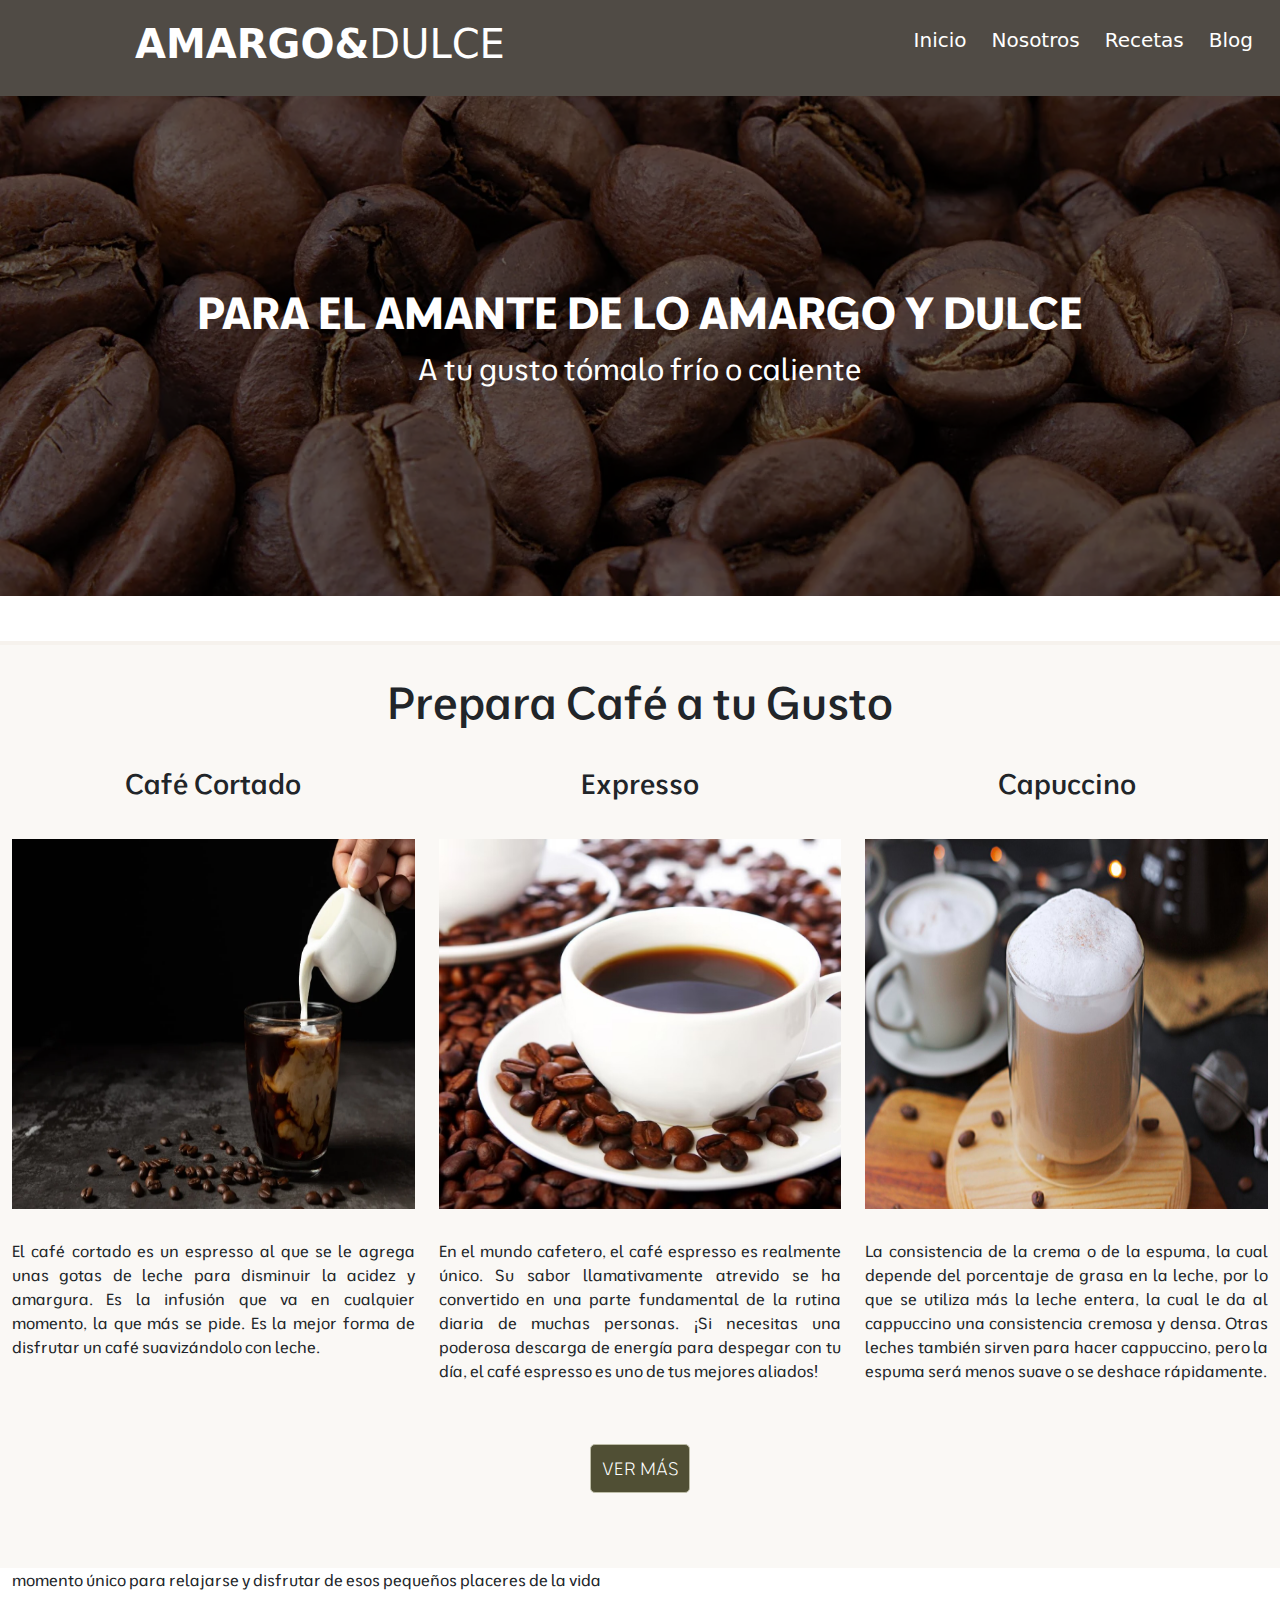
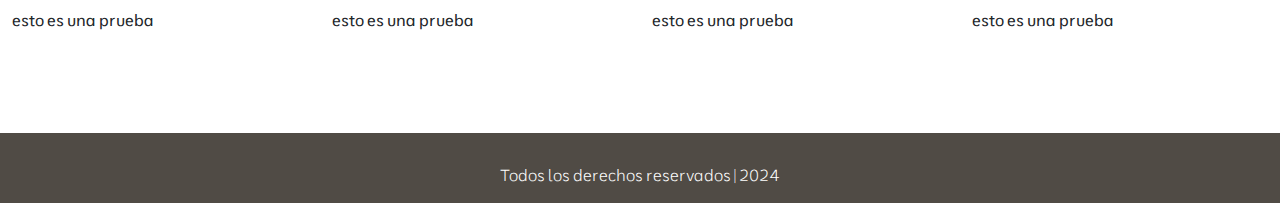
==== index.html @ 28e3aced "Add files via upload" ====
<!DOCTYPE html>
<html lang="en">
<head>
    <meta charset="UTF-8">
    <meta name="viewport" content="width=device-width, initial-scale=1.0">
    <title>Hora Del Café</title>
    <link rel="stylesheet" href="style.css">
    <link href="https://cdn.jsdelivr.net/npm/bootstrap@5.3.3/dist/css/bootstrap.min.css" rel="stylesheet" integrity="sha384-QWTKZyjpPEjISv5WaRU9OFeRpok6YctnYmDr5pNlyT2bRjXh0JMhjY6hW+ALEwIH" crossorigin="anonymous">
</head>
<body>
    <header class="container-fluid">
        <div class="row">
            <div class="col-md-6 logo-barra">
                <a href="index.html"><h1>AMARGO&<span>DULCE</span></h1></a>
            </div>
            <div class="col-md-6 barra">
                <nav>
                    <ul>
                      <a href="index.html"><li>Inicio</li></a>
                      <a href=""> <li>Nosotros</li></a>
                      <a href=""><li>Recetas</li></a>
                      <a href=""><li>Blog</li></a>
                    </ul>
                </nav>
            </div>
        </div>
    </header>
    <div class="container-fluid portada f-texto">
       <div class="frase-inicio">
            <h2>para el amante de lo amargo y dulce</h2>
            <p> A tu gusto tómalo frío o caliente</p>
       </div>
    </div>
    <main class="container-fluid recetas f-texto">
       <div class="row contenido-r">
            <div class="titulo-receta centrar-texto">
                <h2>Prepara Café a tu Gusto</h2>
            </div>
            <div class="col-md-4">
                <div class="centrar-texto">
                    <h3>Café Cortado</h3>
                </div>
                <div class="desc-receta">
                    <img src="./img/cafe_cortaddo.webp" alt="café cortado">
                    <p>El café cortado es un espresso al que se le agrega unas gotas de leche para disminuir la acidez y amargura. Es la infusión que va en cualquier momento, la que más se pide.  Es la mejor forma de disfrutar un café suavizándolo con leche.</p>
                </div>
            </div>
            <div class="col-md-4">
                <div class="centrar-texto">
                    <h3>Expresso</h3>
                </div>
                <div class="desc-receta">
                    <img src="./img/taza_cafe.jpeg" alt="">
                    <p>En el mundo cafetero, el café espresso es realmente único. Su sabor llamativamente atrevido se ha convertido en una parte fundamental de la rutina diaria de muchas personas. ¡Si necesitas una poderosa descarga de energía para despegar con tu día, el café espresso es uno de tus mejores aliados!</p>
                </div>
            </div>
            <div class="col-md-4">
                <div class="centrar-texto">
                    <h3>Capuccino</h3>
                </div>
                <div class="desc-receta">
                    <img src="./img/cafe_capuchino.jpg" alt="">
                    <p>La consistencia de la crema o de la espuma, la cual depende del porcentaje de grasa en la leche, por lo que se utiliza más la leche entera, la cual le da al cappuccino una consistencia cremosa y densa. Otras leches también sirven para hacer cappuccino, pero la espuma será menos suave o se deshace rápidamente.</p>
                </div>
            </div>
            <div class="boton-recetas f-texto">
                <a href="#" class="boton btn-recetas">Ver más</a>
            </div>
       </div>
       <div>
        <p>momento único para relajarse y disfrutar de esos pequeños placeres de la vida</p>
       </div>
       <div class="row">
            <div class="col-3">
                <p>esto es una prueba</p>
            </div>
            <div class="col-3">
                <p>esto es una prueba</p>
            </div>
            <div class="col-3">
                <p>esto es una prueba</p>
            </div>
            <div class="col-3">
                <p>esto es una prueba</p>
            </div>
       </div>
    </main>
    <footer class="container-fluid f-texto">
        <p>Todos los derechos reservados | 2024</p>
    </footer>
    
</body>
</html>
---- style.css ----
@import url('https://fonts.googleapis.com/css2?family=Chakra+Petch:ital,wght@0,300;0,400;0,500;0,600;0,700;1,300;1,400;1,500;1,600;1,700&family=Josefin+Sans:ital,wght@0,100..700;1,100..700&family=Moderustic:wght@300..800&family=Mulish:ital,wght@0,200..1000;1,200..1000&family=Raleway:ital,wght@0,100..900;1,100..900&family=Roboto+Condensed:ital,wght@0,100..900;1,100..900&display=swap');
/*generales*/
img{
  width: 100%;
}
.f-texto{
    font-family: "Moderustic", sans-serif;
}
.centrar-texto{
    text-align: center;
}
header{
    background-color: #504b45;
    width: 100%;
    padding: 15px;
}
.logo-barra a{
    text-decoration: none;
}
.logo-barra h1{
    color: #ffffff;
    font-size: 40px;
    font-weight: 700;
    display: flex;
    flex-direction: row;
    padding: 5px;
    justify-content: center;
}

.logo-barra h1 span{
    font-weight: 300;
}
header ul{
    list-style: none;
    display: flex;
    flex-direction: row;
    justify-content: end;
}
header ul li{
    margin: 5px;
}
.barra a{
    text-decoration: none;
    color: #ffff;
    padding: 5px 10px 5px 5px;
    font-size: 20px;
}
.barra a:hover{
    color: rgba(205, 145, 34, 0.833);
}


/*portada de incio*/
.portada{
    background-image: url(./img/granos_cafe.webp);
    background-repeat: no-repeat;
    background-position: center;
    background-size: cover;
    height: 500px;

    display: flex;
    justify-content: center;
    align-items: center;
    flex-direction: row;
    position: relative;
}
.portada::after {
    content: '';
    background: rgba(0, 0, 0, .6);
    position: absolute;
    top: 0;
    right: 0;
    left: 0;
    bottom: 0;
/*Estilo para transparecia en la portada*/
}
.frase-inicio{
    color: #ffff;
    text-align: center;
    display: flex;
    flex-direction: column;
    align-items: center;
/*frase de la portada*/
    position: relative;
    z-index: 1;

}
.frase-inicio h2{
    font-size: 45px;
    text-transform: uppercase;
    font-weight: 700;
}
.frase-inicio p{
    font-size: 30px;
}

/*contenido recetas*/
.contenido-r{
    border-top: 4px solid #e7daca32;;
    background-color: #e7daca32;
}
.titulo-receta{
    padding: 30px ;
}
.titulo-receta h2{
    font-size: 45px;
    text-align: center;
}
.recetas{
    padding: 45px;
}
.recetas img{
    padding-top: 30px;
    height: 400px;
}
.desc-receta p{
    padding-top: 30px;
    text-align:justify;
}
/*pagina nosotros*/
.titulo-nosotros h2{
    font-size: 45px;
}
.nosotros {
    display: flex;
    flex-direction: row;
    justify-content: center;
    align-items: center;
    background-color:  #e7daca32;
}
.nosotros img{
    width: 100%;
    height: 450px;
}
/*Botones*/
.boton{
    color: #ffffff;
    text-decoration: none;
    text-transform: uppercase;
    font-size: 18px;
    font-weight: 300;
    width: 100px;
    padding: 10px;
    cursor: pointer;
    margin: 45px;

}
.boton-recetas{
    display: flex;
    justify-content: center;
    text-align: center;
    margin-top: 60px;
    margin-bottom: 30px;


}
.btn-recetas{
    border: 1px solid rgb(189, 189, 167);
    background-color: rgb(80, 79, 52);
    border-radius: 5px;
}


.btn-recetas:hover{
    background-color: rgb(195, 195, 161);
}
/*pie de página*/
footer{
    color: #ffffff;
    font-weight: 300;
    display: flex;
    justify-content: center;
    align-items: flex-end;
    width: 100%;
    background-color: #504b45;
    height: 100%;
    padding-top: 30px;
    margin-top: 40px;
}
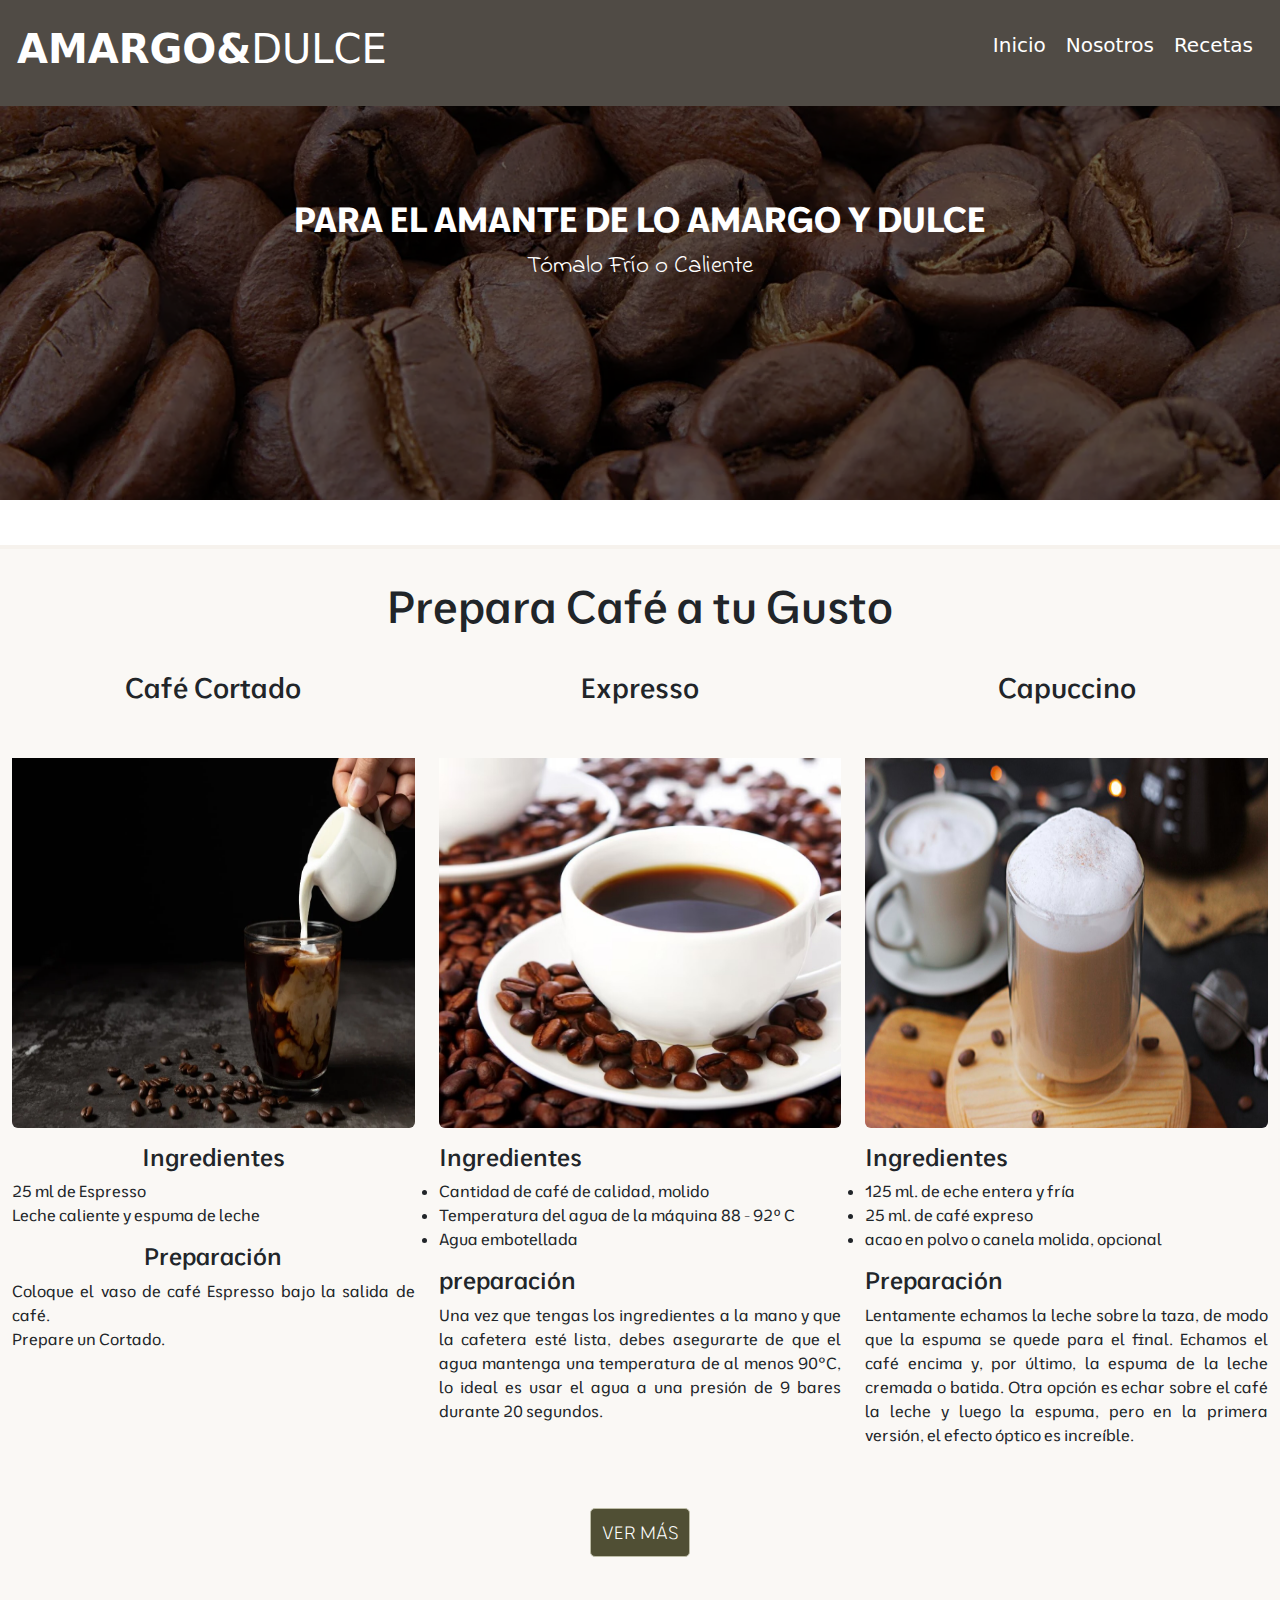
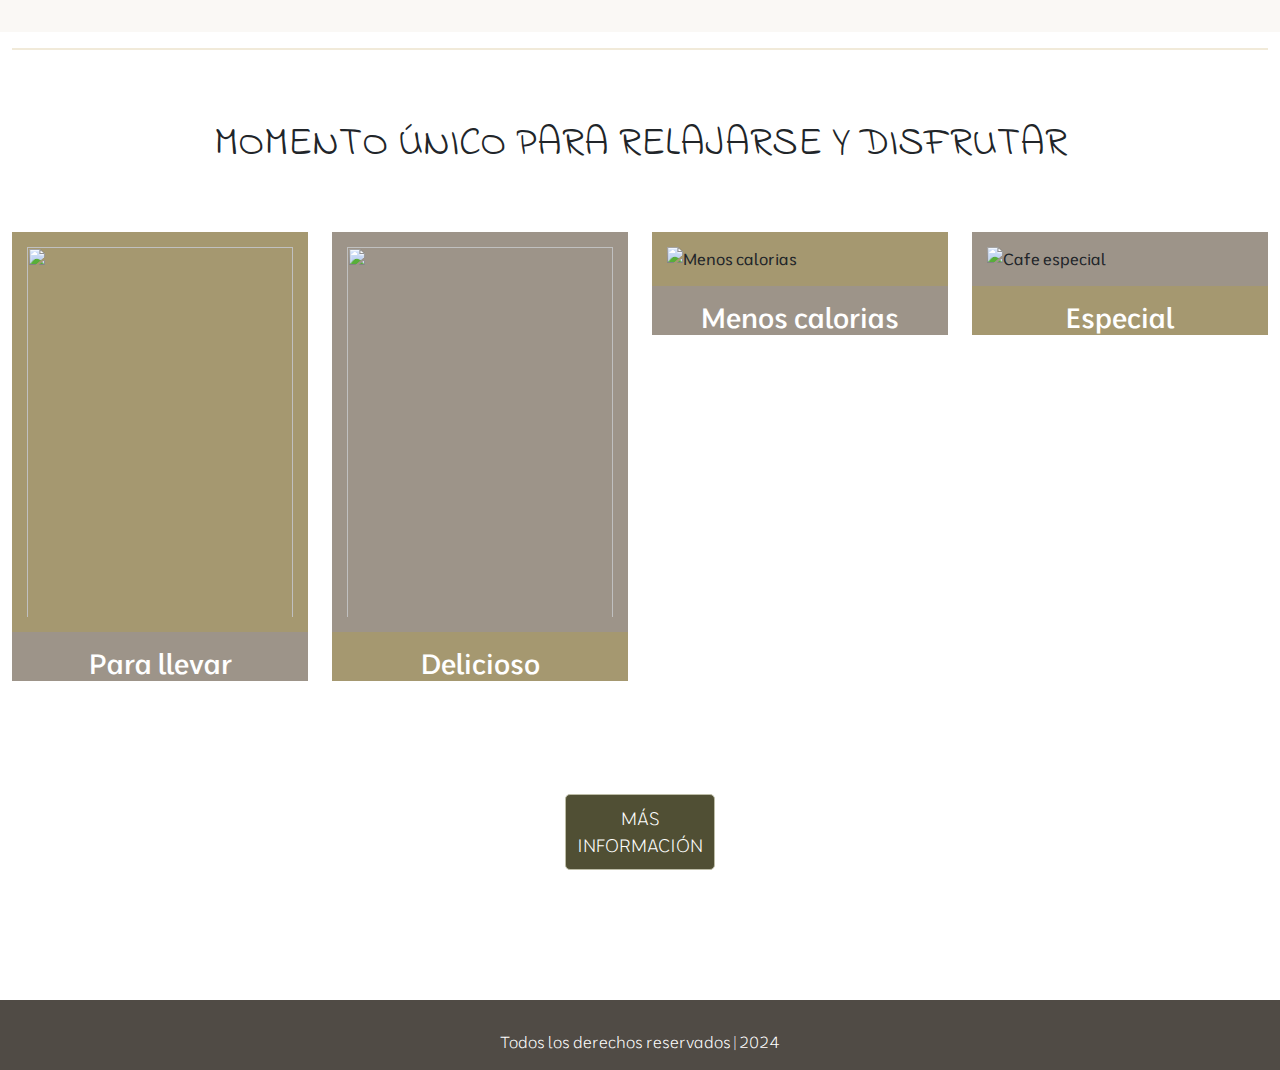
==== commit 5237e46c: "Add files via upload" ====
--- a/index.html
+++ b/index.html
@@ -6,6 +6,31 @@
     <title>Hora Del Café</title>
     <link rel="stylesheet" href="style.css">
     <link href="https://cdn.jsdelivr.net/npm/bootstrap@5.3.3/dist/css/bootstrap.min.css" rel="stylesheet" integrity="sha384-QWTKZyjpPEjISv5WaRU9OFeRpok6YctnYmDr5pNlyT2bRjXh0JMhjY6hW+ALEwIH" crossorigin="anonymous">
+   <script>
+    function toggleCajas() {
+        var cajas = document.querySelectorAll('.caja');
+        var mostrarButton = document.getElementById('mostrar-button');
+        var ocultarButton = document.getElementById('ocultar-button');
+    
+        var algunoOculto = Array.from(cajas).some(caja => caja.style.display === 'none' || caja.style.display === '');
+    
+        cajas.forEach(function(caja) {
+            if (algunoOculto) {
+                caja.style.display = 'block';
+            } else {
+                caja.style.display = 'none';
+            }
+        });
+    
+        if (algunoOculto) {
+            mostrarButton.style.display = 'none';
+            ocultarButton.style.display = 'inline-block';
+        } else {
+            mostrarButton.style.display = 'inline-block';
+            ocultarButton.style.display = 'none';
+        }
+    }
+</script>
 </head>
 <body>
     <header class="container-fluid">
@@ -17,9 +42,8 @@
                 <nav>
                     <ul>
                       <a href="index.html"><li>Inicio</li></a>
-                      <a href=""> <li>Nosotros</li></a>
-                      <a href=""><li>Recetas</li></a>
-                      <a href=""><li>Blog</li></a>
+                      <a href="nosotros.html"> <li>Nosotros</li></a>
+                      <a href="recetas.html"><li>Recetas</li></a>
                     </ul>
                 </nav>
             </div>
@@ -28,7 +52,7 @@
     <div class="container-fluid portada f-texto">
        <div class="frase-inicio">
             <h2>para el amante de lo amargo y dulce</h2>
-            <p> A tu gusto tómalo frío o caliente</p>
+            <p class="fu-texto">Tómalo Frío o Caliente</p>
        </div>
     </div>
     <main class="container-fluid recetas f-texto">
@@ -42,7 +66,11 @@
                 </div>
                 <div class="desc-receta">
                     <img src="./img/cafe_cortaddo.webp" alt="café cortado">
-                    <p>El café cortado es un espresso al que se le agrega unas gotas de leche para disminuir la acidez y amargura. Es la infusión que va en cualquier momento, la que más se pide.  Es la mejor forma de disfrutar un café suavizándolo con leche.</p>
+                    <h4 class="centrar-texto">Ingredientes</h4>
+                    <li>25 ml de Espresso</li>
+                    <li >Leche caliente y espuma de leche</li>
+                    <h4 class="centrar-texto">Preparación</h4>
+                    <p>Coloque el vaso de café Espresso bajo la salida de café. <br>Prepare un Cortado.</p>
                 </div>
             </div>
             <div class="col-md-4">
@@ -51,7 +79,12 @@
                 </div>
                 <div class="desc-receta">
                     <img src="./img/taza_cafe.jpeg" alt="">
-                    <p>En el mundo cafetero, el café espresso es realmente único. Su sabor llamativamente atrevido se ha convertido en una parte fundamental de la rutina diaria de muchas personas. ¡Si necesitas una poderosa descarga de energía para despegar con tu día, el café espresso es uno de tus mejores aliados!</p>
+                    <h4>Ingredientes</h4>
+                    <li>Cantidad de café de calidad, molido</li>
+                    <li>Temperatura del agua de la máquina 88 - 92º C</li>
+                    <li>Agua embotellada</li>
+                    <h4>preparación</h4>
+                    <p>Una vez que tengas los ingredientes a la mano y que la cafetera esté lista, debes asegurarte de que el agua mantenga una temperatura de al menos 90°C, lo ideal es usar el agua a una presión de 9 bares durante 20 segundos.</p>
                 </div>
             </div>
             <div class="col-md-4">
@@ -60,34 +93,71 @@
                 </div>
                 <div class="desc-receta">
                     <img src="./img/cafe_capuchino.jpg" alt="">
-                    <p>La consistencia de la crema o de la espuma, la cual depende del porcentaje de grasa en la leche, por lo que se utiliza más la leche entera, la cual le da al cappuccino una consistencia cremosa y densa. Otras leches también sirven para hacer cappuccino, pero la espuma será menos suave o se deshace rápidamente.</p>
+                    <h4>Ingredientes</h4>
+                    <li>125 ml. de eche entera y fría</li>
+                    <li>25 ml. de café expreso</li>
+                    <li>acao en polvo o canela molida, opcional</li>
+                    <h4>Preparación</h4>
+                    <p>Lentamente echamos la leche sobre la taza, de modo que la espuma se quede para el final. Echamos el café encima y, por último, la espuma de la leche cremada o batida. Otra opción es echar sobre el café la leche y luego la espuma, pero en la primera versión, el efecto óptico es increíble.</p>
                 </div>
             </div>
             <div class="boton-recetas f-texto">
-                <a href="#" class="boton btn-recetas">Ver más</a>
+                <a href="recetas.html" class="boton btn-recetas">Ver más</a>
             </div>
        </div>
-       <div>
-        <p>momento único para relajarse y disfrutar de esos pequeños placeres de la vida</p>
+       <hr class="division">
+       <div class="titulo-op">
+            <h3 class="centrar-texto p-uno fu-texto">momento único para relajarse y disfrutar</h3>
        </div>
        <div class="row">
-            <div class="col-3">
-                <p>esto es una prueba</p>
+            <div class="col-md-3 opciones">
+                <div class="llevar-t">
+                    <img src="./img/para_llevar_cafe.png" alt="" class="centrar-texto">
+                </div>
+                <div class="desc-opciones">
+                    <h3 class="centrar-texto">Para llevar</h3>
+                    <p class="caja oculto">Lorem ipsum dolor sit amet consectetur adipisicing elit. Dolorum quas odio ullam perferendis amet unde sed doloribus eaque officiis eum tenetur ab beatae fuga omnis nobis, dignissimos minus eligendi! Illum?</p>
+                </div>
             </div>
-            <div class="col-3">
-                <p>esto es una prueba</p>
+            <div class="col-md-3 opciones">
+                <div class="llevar-t2">
+                   <img src="./img/delicioso_cafe.png" alt="">
+                </div>
+                <div class="desc-opciones2">
+                    <h3 class="centrar-texto">Delicioso</h3>
+                    <p class="caja oculto">Lorem ipsum dolor, sit amet consectetur adipisicing elit. Blanditiis, amet! Iure tempora sequi reiciendis ab tenetur laborum, voluptatibus cumque ducimus exercitationem. Unde harum quisquam, !</p>
+                </div>
             </div>
-            <div class="col-3">
-                <p>esto es una prueba</p>
+            <div class="col-md-3 opciones">
+                <div class="llevar-t">
+                    <img src="./img/menos_calorias_cafe.png" alt="Menos calorias"> 
+                </div>
+                <div class="desc-opciones">
+                    <h3 class="centrar-texto">Menos calorias</h3>
+                    <p class="caja oculto">Lorem ipsum dolor sit amet consectetur adipisicing elit. Sed temporibus nobis eum sit. Deleniti tempora pariatur vel harum at! Minima sed ab eius aperiam assumenda earum animiur!</p>
+                </div>
             </div>
-            <div class="col-3">
-                <p>esto es una prueba</p>
+            <div class="col-md-3 opci">
+                <div class="llevar-t2">
+                    <img src="./img/especial_cafe.png" alt="Cafe especial">
+                </div>
+                <div class="desc-opciones2">
+                    <h3 class="centrar-texto">Especial</h3>
+                    <p class="caja oculto">Lorem ipsum dolor sit amet consectetur adipisicing elit. Delectus repellendus cupiditate, doloribus, illo at alias sed asperiores nesciunt sit totam cum consequatur, fugit possimus </p>        
+                </div>
             </div>
        </div>
+       <div class="boton-mostrarOcultar f-texto">
+        <button id="mostrar-button" onclick="toggleCajas()" class="boton boton-mostrar">Más Información</button>
+        <button id="ocultar-button" onclick="toggleCajas()" style="display: none;" class="boton boton-ocultar">Ocultar</button>
+       </div>
+    </div>
+        
     </main>
     <footer class="container-fluid f-texto">
         <p>Todos los derechos reservados | 2024</p>
     </footer>
+    <script src="https://cdn.jsdelivr.net/npm/bootstrap@5.0.2/dist/js/bootstrap.bundle.min.js" integrity="sha384-MrcW6ZMFYlzcLA8Nl+NtUVF0sA7MsXsP1UyJoMp4YLEuNSfAP+JcXn/tWtIaxVXM" crossorigin="anonymous"></script>
     
 </body>
 </html>--- a/style.css
+++ b/style.css
@@ -1,4 +1,5 @@
 @import url('https://fonts.googleapis.com/css2?family=Chakra+Petch:ital,wght@0,300;0,400;0,500;0,600;0,700;1,300;1,400;1,500;1,600;1,700&family=Josefin+Sans:ital,wght@0,100..700;1,100..700&family=Moderustic:wght@300..800&family=Mulish:ital,wght@0,200..1000;1,200..1000&family=Raleway:ital,wght@0,100..900;1,100..900&family=Roboto+Condensed:ital,wght@0,100..900;1,100..900&display=swap');
+@import url('https://fonts.googleapis.com/css2?family=Chakra+Petch:ital,wght@0,300;0,400;0,500;0,600;0,700;1,300;1,400;1,500;1,600;1,700&family=Indie+Flower&family=Josefin+Sans:ital,wght@0,100..700;1,100..700&family=Moderustic:wght@300..800&family=Mulish:ital,wght@0,200..1000;1,200..1000&family=Nerko+One&family=Raleway:ital,wght@0,100..900;1,100..900&family=Roboto+Condensed:ital,wght@0,100..900;1,100..900&display=swap');
 /*generales*/
 img{
   width: 100%;
@@ -6,13 +7,23 @@
 .f-texto{
     font-family: "Moderustic", sans-serif;
 }
+.fu-texto{
+    font-family:"Indie Flower", cursive;
+}
 .centrar-texto{
     text-align: center;
 }
 header{
-    background-color: #504b45;
+    background-color: rgb(80, 75, 69);
     width: 100%;
     padding: 15px;
+    position: fixed;
+    z-index: 100;
+}
+.logo-barra{
+    display: flex;
+    justify-content: flex-start;
+    align-items: center;
 }
 .logo-barra a{
     text-decoration: none;
@@ -26,15 +37,18 @@
     padding: 5px;
     justify-content: center;
 }
-
 .logo-barra h1 span{
     font-weight: 300;
 }
+nav{
+    padding: 5px 5px;
+}
 header ul{
     list-style: none;
     display: flex;
     flex-direction: row;
     justify-content: end;
+    align-items: center;
 }
 header ul li{
     margin: 5px;
@@ -42,11 +56,11 @@
 .barra a{
     text-decoration: none;
     color: #ffff;
-    padding: 5px 10px 5px 5px;
+    padding: 5px 5px 5px 5px;
     font-size: 20px;
 }
 .barra a:hover{
-    color: rgba(205, 145, 34, 0.833);
+    color: rgba(205, 145, 34);
 }
 
 
@@ -86,12 +100,12 @@
 
 }
 .frase-inicio h2{
-    font-size: 45px;
+    font-size: 35px;
     text-transform: uppercase;
     font-weight: 700;
 }
 .frase-inicio p{
-    font-size: 30px;
+    font-size: 25px;
 }
 
 /*contenido recetas*/
@@ -112,25 +126,229 @@
 .recetas img{
     padding-top: 30px;
     height: 400px;
-}
-.desc-receta p{
-    padding-top: 30px;
+    border-radius: 6px;
+}
+.desc-receta{
+    padding-top:15px;
     text-align:justify;
 }
-/*pagina nosotros*/
+.desc-receta h4{
+    padding-top: 15px;
+}
+/*contenido porqué tomar café*/
+.division{
+    border: 1px solid #c6ab66;
+}
+.titulo-op {
+    padding-top: 55px;
+    padding-bottom: 55px;
+    text-transform: uppercase;
+}
+.titulo-op h3{
+    font-size: 40px;
+}
+.opciones{
+    padding-bottom: 60px;
+}
+.llevar-t{
+    background-color: #a59870;
+}
+.llevar-t2{
+    background-color: #9d9489;
+}
+.desc-opciones{
+    background-color: #9d9489;
+    color: #ffffff;
+    padding: 15px;
+    padding-bottom: 0;
+}
+.desc-opciones2{
+    background-color: #a59870;
+    color: #ffffff;
+    padding: 15px;
+    padding-bottom: 0;
+}
+.llevar-t img{
+    padding: 15px;
+}
+.llevar-t2 img{
+    padding: 15px;
+}
+.oculto{
+    display: none;
+}
+/*pagina nosotros */
+.portada-nosotros{
+    background-image: url(./img/nosotros_cafe.webp);
+    background-repeat: no-repeat;
+    background-position: center;
+    background-size: cover;
+    height: 500px;
+
+    display: flex;
+    justify-content: center;
+    align-items: center;
+    flex-direction: row;
+    position: relative;
+}
+.portada-nosotros::after {
+    content: '';
+    background: rgba(0, 0, 0, .6);
+    position: absolute;
+    top: 0;
+    right: 0;
+    left: 0;
+    bottom: 0;
+/*Estilo para transparecia en la portada*/
+}
+.frase-nosotros{
+    color: #ffff;
+    text-align: center;
+    display: flex;
+    flex-direction: column;
+    align-items: center;
+
+/*frase de la portada*/
+
+    position: relative;
+    z-index: 1;
+}
+.frase-nosotros h2{
+    font-size: 45px;
+}
+.contenido-nosotros{
+    padding: 60x;
+    margin: 50px;
+    border: 1px solid #583408;
+}
 .titulo-nosotros h2{
     font-size: 45px;
-}
-.nosotros {
-    display: flex;
-    flex-direction: row;
-    justify-content: center;
-    align-items: center;
-    background-color:  #e7daca32;
-}
-.nosotros img{
+    padding: 50px;
+    color: #583408;
+    display: flex;
+    justify-content: center;
+    font-weight: 300;
+}
+.contiene-texto{
+    padding: 15px;
+    background-color: #9d948969;
+    border-left: 1px solid #583408;
+}
+.video h3{
+    padding-bottom: 30px;
+}
+.video{
+    color: #583408;
+    padding: 10px;
+    display: flex;
+    flex-direction: column;
+    justify-content: center;
+    align-items: center;
+}
+
+iframe {
+    max-width: 100%;
+    height: 350;
+}
+.contacto{
+    padding: 0;
+    margin: 0;
+}
+.contacto h2{
+    color: #583408;
+    font-weight: 700;
+    font-size: 18px;
+}
+.contacto p{
+    color: #583408;
+    font-size: 18px;
+}
+.img-icono img{
+    width: 30px;
+    margin: 20px;
+}
+
+
+/*redes sociales*/
+.titulo-rs h3{
+    font-size: 35px;
+    padding-top: 60px;
+    text-align: center;
+    text-transform:capitalize;
+}
+.titulo-rs p{
+    font-size: 30px;
+    text-transform: uppercase;
+    text-align: center;
+}
+.enlaces {
+    display: flex;
+    flex-direction: row;
+    justify-content: center;
+}
+.enlaces img{
+    width: 50px;
+    margin: 25px;
+}
+/*recetas*/
+.portada-recetas{
+    background-image: url(./img/taza_cafe_cristal.webp);
+    background-repeat: no-repeat;
+    background-position: center;
+    background-size: cover;
+    height: 500px;
+
+    /*posicionar las letras de la portada*/
+    display: flex;
+    flex-direction: row;
+    justify-content: center;
+    align-items: center;
+    position: relative;
+}
+.portada-recetas::after{
+    content: '';
+    background: rgba(0, 0, 0, .6);
+    position: absolute;
+    top: 0;
+    right: 0;
+    left: 0;
+    bottom: 0;
+    /*Estilo para transparecia en la portada*/
+}
+.frase-recetas{
+    color: #ffff;
+    text-align: center;
+    display: flex;
+    flex-direction: column;
+    align-items: center;
+    text-transform: uppercase;
+/*frase de la portada*/
+    position: relative;
+    z-index: 1;
+
+}
+.title-r h2{
+    font-size: 45px;
+    color: #583408;
+    text-align: center;
+    padding-bottom: 25px;
+    text-transform: uppercase;
+}
+.titulo-recetas h3{
+    color: #583408;
+}
+.contiene-recetas{
+    padding-top: 60px;
+}
+.contiene-recetas img{
     width: 100%;
-    height: 450px;
+    height: 320px;
+    display: flex;
+    justify-content: center;
+}
+.enlaces img{
+    width: 35px;
+    height: 35px;
 }
 /*Botones*/
 .boton{
@@ -151,8 +369,6 @@
     text-align: center;
     margin-top: 60px;
     margin-bottom: 30px;
-
-
 }
 .btn-recetas{
     border: 1px solid rgb(189, 189, 167);
@@ -160,11 +376,34 @@
     border-radius: 5px;
 }
 
-
 .btn-recetas:hover{
     background-color: rgb(195, 195, 161);
 }
-/*pie de página*/
+
+.boton-mostrar{
+    border: 1px solid rgb(189, 189, 167);
+    background-color: rgb(80, 79, 52);
+    border-radius: 5px;
+    width: 150px;
+
+}
+.boton-mostrarOcultar{
+    display: flex;
+    justify-content: center;
+    text-align: center;
+    align-items: center;
+}
+.boton-ocultar{
+    padding-top: 2px;
+    border: 1px solid rgb(189, 189, 167);
+    background-color: rgb(80, 79, 52);
+    border-radius: 5px;
+}
+.boton-ocultar:hover{
+    background-color: rgb(195, 195, 161);
+}
+
+/*pie de p+agina*/
 footer{
     color: #ffffff;
     font-weight: 300;
@@ -177,3 +416,19 @@
     padding-top: 30px;
     margin-top: 40px;
 }
+
+
+section h4{
+    padding-top: 15px;
+}
+section p{
+    padding: 0;
+    margin-left: 0px;
+}
+.copyright{
+    font-size: 18px;
+    display: flex;
+    flex-direction: row;
+    justify-content: center;  
+    align-items: center;
+}
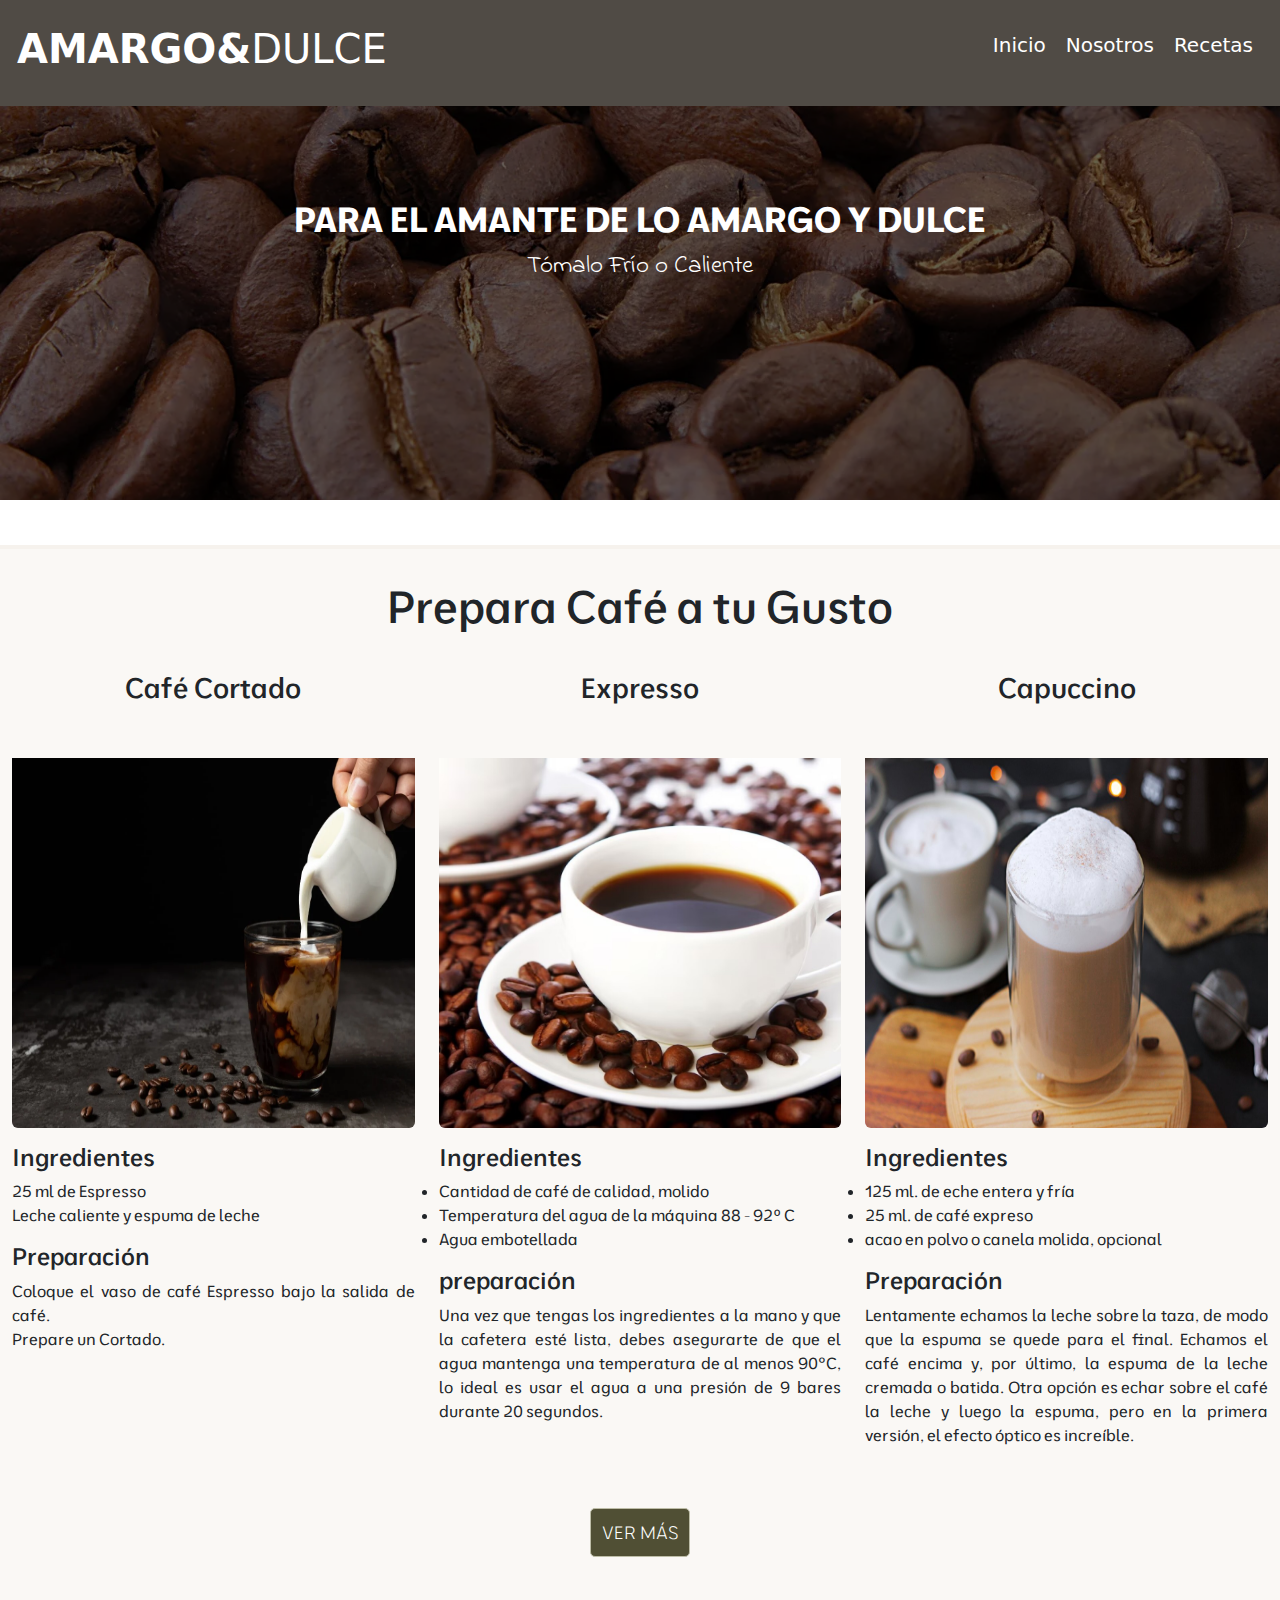
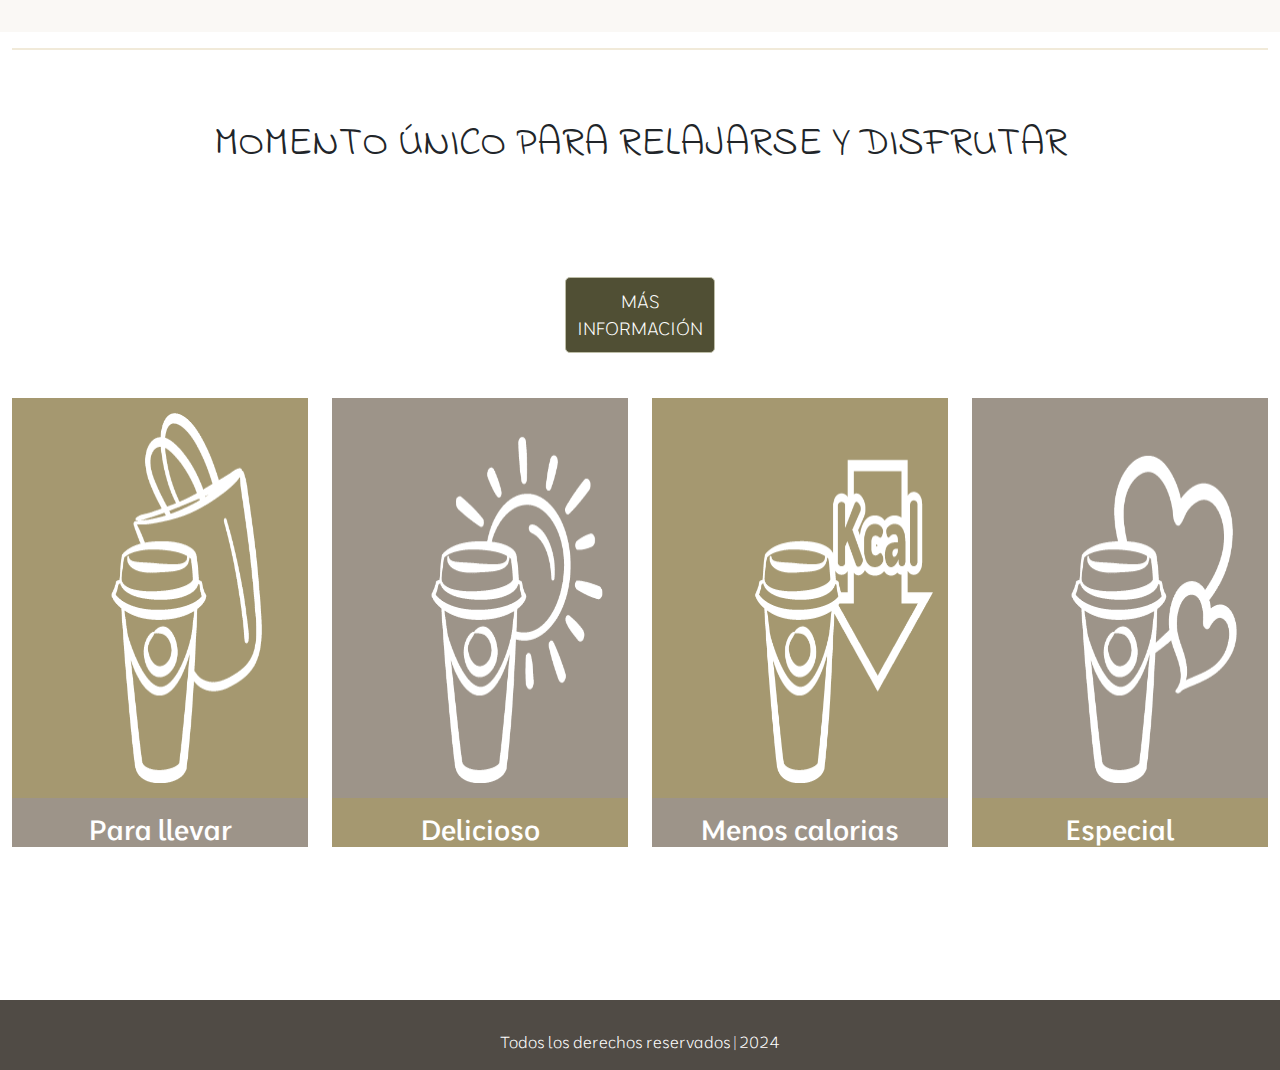
==== commit 10b65426: "Add files via upload" ====
--- a/index.html
+++ b/index.html
@@ -36,7 +36,7 @@
     <header class="container-fluid">
         <div class="row">
             <div class="col-md-6 logo-barra">
-                <a href="index.html"><h1>AMARGO&<span>DULCE</span></h1></a>
+                <a href="index.html" class="logo"><h1>AMARGO&<span>DULCE</span></h1></a>
             </div>
             <div class="col-md-6 barra">
                 <nav>
@@ -66,10 +66,10 @@
                 </div>
                 <div class="desc-receta">
                     <img src="./img/cafe_cortaddo.webp" alt="café cortado">
-                    <h4 class="centrar-texto">Ingredientes</h4>
+                    <h4>Ingredientes</h4>
                     <li>25 ml de Espresso</li>
                     <li >Leche caliente y espuma de leche</li>
-                    <h4 class="centrar-texto">Preparación</h4>
+                    <h4>Preparación</h4>
                     <p>Coloque el vaso de café Espresso bajo la salida de café. <br>Prepare un Cortado.</p>
                 </div>
             </div>
@@ -110,6 +110,10 @@
             <h3 class="centrar-texto p-uno fu-texto">momento único para relajarse y disfrutar</h3>
        </div>
        <div class="row">
+            <div class="boton-mostrarOcultar f-texto">
+                <button id="mostrar-button" onclick="toggleCajas()" class="boton boton-mostrar">Más Información</button>
+                <button id="ocultar-button" onclick="toggleCajas()" style="display: none;" class="boton boton-ocultar">Ocultar</button>
+            </div>
             <div class="col-md-3 opciones">
                 <div class="llevar-t">
                     <img src="./img/para_llevar_cafe.png" alt="" class="centrar-texto">
@@ -147,10 +151,7 @@
                 </div>
             </div>
        </div>
-       <div class="boton-mostrarOcultar f-texto">
-        <button id="mostrar-button" onclick="toggleCajas()" class="boton boton-mostrar">Más Información</button>
-        <button id="ocultar-button" onclick="toggleCajas()" style="display: none;" class="boton boton-ocultar">Ocultar</button>
-       </div>
+      
     </div>
         
     </main>
--- a/style.css
+++ b/style.css
@@ -13,6 +13,7 @@
 .centrar-texto{
     text-align: center;
 }
+
 header{
     background-color: rgb(80, 75, 69);
     width: 100%;
@@ -63,7 +64,54 @@
     color: rgba(205, 145, 34);
 }
 
-
+/*responsivo en modo movil*/
+@media (max-width: 800px){
+    header{
+        display: flex;
+        flex-direction: column;
+        padding-bottom: 0;
+    }
+    .logo-barra{
+        display: flex;
+        justify-content: center;
+        align-items: center;
+    }
+    .logo-barra a{
+        text-decoration: none;
+    }
+    .logo-barra h1{
+        color: #ffffff;
+        font-size: 25px;
+        font-weight: 700;
+        display: flex;
+        flex-direction: row;
+        padding: 1px;
+        justify-content: center;
+    }
+    .logo-barra h1 span{
+        font-weight: 300;
+    }
+    nav{
+        padding: 1px;
+    }
+    header ul{
+        display: flex;
+        flex-direction: column;
+       align-items: center;
+    }
+    header ul li{
+        margin: 1px;
+    }
+    .barra a{
+        text-decoration: none;
+        color: #ffff;
+        padding: 1px;
+        font-size: 20px;
+    }
+    .barra a:hover{
+        color: rgba(205, 145, 34);
+    }
+}
 /*portada de incio*/
 .portada{
     background-image: url(./img/granos_cafe.webp);
